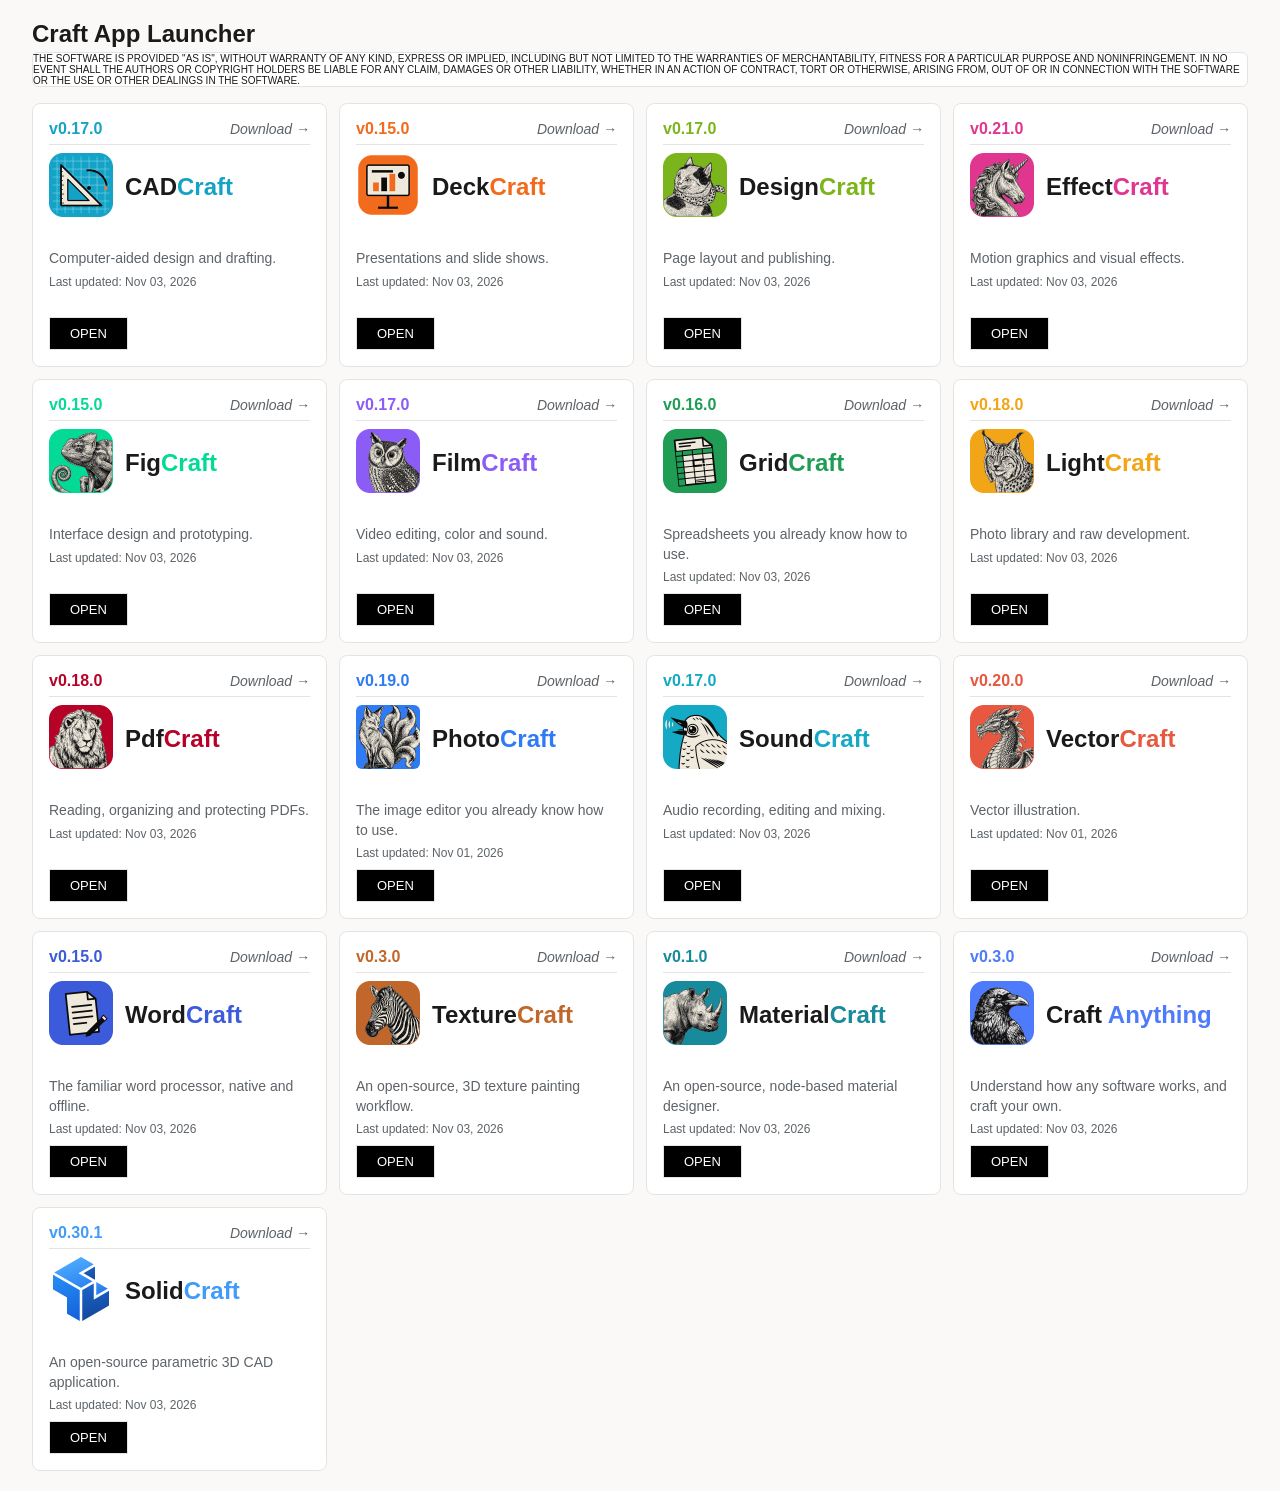
==== index.html @ 9fc4041c "Streamline UI" ====
<!DOCTYPE html>
<html lang="en">
<head>
    <meta charset="UTF-8">
    <meta name="viewport" content="width=device-width, initial-scale=1.0">
    <title>Craft App Launcher</title>
    <link rel="stylesheet" href="styles.css">
</head>
<body>
    <div class="launcher-container">
        <!-- Header Controls -->
        <header class="controls">
            <h2>Craft App Launcher</h2>
            <div class="view-toggle">
            THE SOFTWARE IS PROVIDED "AS IS", WITHOUT WARRANTY OF ANY KIND, EXPRESS OR
            IMPLIED, INCLUDING BUT NOT LIMITED TO THE WARRANTIES OF MERCHANTABILITY,
            FITNESS FOR A PARTICULAR PURPOSE AND NONINFRINGEMENT. IN NO EVENT SHALL THE
            AUTHORS OR COPYRIGHT HOLDERS BE LIABLE FOR ANY CLAIM, DAMAGES OR OTHER
            LIABILITY, WHETHER IN AN ACTION OF CONTRACT, TORT OR OTHERWISE, ARISING FROM,
            OUT OF OR IN CONNECTION WITH THE SOFTWARE OR THE USE OR OTHER DEALINGS IN THE
            SOFTWARE.
            </div>
        </header>

        <!-- Grid View Section -->
        <section class="app-grid view-section grid-view active" id="gridView">
            <!-- App Card 1: CADCraft -->
            <article class="app-card">
                <div class="version-number cadcolor">
                    <span>v0.17.0</span>
                    <span><a href="https://github.com/storytold/cadcraft/releases/" target="_blank" class="dlink">Download &rarr;</a></span>
                </div>

                <div class="app-header-flex">
                    <div><img src="./icons/cadcraft.png" alt="CADCraft" class="app-icon"></div>
                    <div class="app-title">CAD<span class="cadcolor">Craft</span></div>
                </div>

                <div class="app-info">
                    <div class="app-description">Computer-aided design and drafting.</div>
                    <div class="last-updated">Last updated: Nov 03, 2026</div>
                </div>

                <div class="app-footer">
                    <a href="https://cad.craftapp.org/" target="_blank" class="open-btn">OPEN</a>
                </div>
            </article>

            <!-- App Card 2: DeckCraft -->
            <article class="app-card">
                <div class="version-number deckcolor">
                    <span>v0.15.0</span>
                    <span><a href="https://github.com/storytold/deckcraft/releases/" target="_blank" class="dlink">Download &rarr;</a></span>
                </div>

                <div class="app-header-flex">
                    <div class="app-icon-container"><img src="./icons/deckcraft.png" alt="DeckCraft" class="app-icon"></div>
                    <div class="app-title">Deck<span class="deckcolor">Craft</span></div>
                </div>

                <div class="app-info">
                    <div class="app-description">Presentations and slide shows.</div>
                    <div class="last-updated">Last updated: Nov 03, 2026</div>
                </div>

                <div class="app-footer">
                    <a href="https://deck.craftapp.org/" target="_blank" class="open-btn">OPEN</a>
                </div>
            </article>

            <!-- App Card 3: DesignCraft -->
            <article class="app-card">
                <div class="version-number designcolor">
                    <span>v0.17.0</span>
                    <span><a href="https://github.com/storytold/designcraft/releases/" target="_blank" class="dlink">Download &rarr;</a></span>
                </div>

                <div class="app-header-flex">
                    <div class="app-icon-container"><img src="./icons/designcraft.png" alt="DesignCraft" class="app-icon"></div>
                    <div class="app-title">Design<span class="designcolor">Craft</span></div>
                </div>

                <div class="app-info">
                    <div class="app-description">Page layout and publishing.</div>
                    <div class="last-updated">Last updated: Nov 03, 2026</div>
                </div>

                <div class="app-footer">
                    <a href="https://design.craftapp.org/" target="_blank" class="open-btn">OPEN</a>
                </div>
            </article>

            <!-- App Card 4: EffectCraft -->
            <article class="app-card">
                <div class="version-number effectcolor">
                    <span>v0.21.0</span>
                    <span><a href="https://github.com/storytold/effectcraft/releases/" target="_blank" class="dlink">Download &rarr;</a></span>
                </div>

                <div class="app-header-flex">
                    <div class="app-icon-container"><img src="./icons/effectcraft.png" alt="EffectCraft" class="app-icon"></div>
                    <div class="app-title">Effect<span class="effectcolor">Craft</span></div>
                </div>
                
                <div class="app-info">
                    <div class="app-description">Motion graphics and visual effects.</div>
                    <div class="last-updated">Last updated: Nov 03, 2026</div>
                </div>
                
                <div class="app-footer">
                    <a href="https://effect.craftapp.org/" target="_blank" class="open-btn">OPEN</a>
                </div>
            </article>

            <!-- App Card 5: FigCraft -->
            <article class="app-card">
            <div class="version-number figcolor">
                    <span>v0.15.0</span>
                    <span><a href="https://github.com/storytold/figcraft/releases/" target="_blank" class="dlink">Download &rarr;</a></span>
                </div>
                
                <div class="app-header-flex">
                    <div class="app-icon-container"><img src="./icons/figcraft.png" alt="FigCraft" class="app-icon"></div>
                    <div class="app-title">Fig<span class="figcolor">Craft</span></div>
                </div>

                <div class="app-info">
                    <div class="app-description">Interface design and prototyping.</div>
                    <div class="last-updated">Last updated: Nov 03, 2026</div>
                </div>

                <div class="app-footer">
                    <a href="https://fig.craftapp.org/" target="_blank" class="open-btn">OPEN</a>
                </div>
            </article>

            <!-- App Card 6: FilmCraft -->
            <article class="app-card">
                <div class="version-number filmcolor">
                    <span>v0.17.0</span>
                    <span><a href="https://github.com/storytold/filmcraft/releases/" target="_blank" class="dlink">Download &rarr;</a></span>
                </div>
    
                <div class="app-header-flex">
                    <div class="app-icon-container"><img src="./icons/filmcraft.png" alt="FilmCraft" class="app-icon"></div>
                    <div class="app-title">Film<span class="filmcolor">Craft</span></div>
                </div>

                <div class="app-info">
                    <p class="app-description">Video editing, color and sound.</p>
                    <p class="last-updated">Last updated: Nov 03, 2026</p>
                </div>
    
                <div class="app-footer">
                    <a href="https://film.craftapp.org/" target="_blank" class="open-btn">OPEN</a>
                </div>
            </article>

            <!-- App Card 7: GridCraft -->
            <article class="app-card">
                <div class="version-number gridcolor">
                    <span>v0.16.0</span>
                    <span><a href="https://github.com/storytold/gridcraft/releases/" target="_blank" class="dlink">Download &rarr;</a></span>
                </div>

                <div class="app-header-flex">
                    <div class="app-icon-container"><img src="./icons/gridcraft.png" alt="GridCraft" class="app-icon"></div>
                    <div class="app-title">Grid<span class="gridcolor">Craft</span></div>
                </div>

                <div class="app-info">
                    <p class="app-description">Spreadsheets you already know how to use.</p>
                    <p class="last-updated">Last updated: Nov 03, 2026</p>
                </div>

                <div class="app-footer">
                    <a href="https://grid.craftapp.org/" target="_blank" class="open-btn">OPEN</a>
                </div>
            </article>

            <!-- App Card 8: LightCraft -->
            <article class="app-card">
                <div class="version-number lightcolor">
                    <span>v0.18.0</span>
                    <span><a href="https://github.com/storytold/lightcraft/releases/" target="_blank" class="dlink">Download &rarr;</a></span>
                </div>

                <div class="app-header-flex">
                    <div class="app-icon-container"><img src="./icons/lightcraft.png" alt="LightCraft" class="app-icon"></div>
                    <div class="app-title">Light<span class="lightcolor">Craft</span></div>
                </div>

                <div class="app-info">
                    <p class="app-description">Photo library and raw development.</p>
                    <p class="last-updated">Last updated: Nov 03, 2026</p>
                </div>

                <div class="app-footer">
                    <a href="https://light.craftapp.org/" target="_blank" class="open-btn">OPEN</a>
                </div>
            </article>

            <!-- App Card 9: PdfCraft -->
            <article class="app-card">
                <div class="version-number pdfcolor">
                    <span>v0.18.0</span>
                    <span><a href="https://github.com/storytold/pdfcraft/releases/" target="_blank" class="dlink">Download &rarr;</a></span>
                </div>

                <div class="app-header-flex">
                    <div class="app-icon-container"><img src="./icons/pdfcraft.png" alt="PdfCraft" class="app-icon"></div>
                    <div class="app-title">Pdf<span class="pdfcolor">Craft</span></div>
                </div>

                <div class="app-info">
                    <p class="app-description">Reading, organizing and protecting PDFs.</p>
                    <p class="last-updated">Last updated: Nov 03, 2026</p>
                </div>

                <div class="app-footer">
                    <a href="https://pdf.craftapp.org/" target="_blank" class="open-btn">OPEN</a>
                </div>
            </article>

            <!-- App Card 10: PhotoCraft -->
            <article class="app-card">
                <div class="version-number photocolor">
                    <span>v0.19.0</span>
                    <span><a href="https://github.com/storytold/photocraft/releases/" target="_blank" class="dlink">Download &rarr;</a></span>
                </div>

                <div class="app-header-flex">
                    <div class="app-icon-container"><img src="./icons/photocraft.png" alt="PhotoCraft" class="app-icon"></div>
                    <div class="app-title">Photo<span class="photocolor">Craft</span></div>
                </div>

                <div class="app-info">
                    <p class="app-description">The image editor you already know how to use.</p>
                    <p class="last-updated">Last updated: Nov 01, 2026</p>
                </div>

                <div class="app-footer">
                    <a href="https://photo.craftapp.org/" target="_blank" class="open-btn">OPEN</a>
                </div>
            </article>

            <!-- App Card 11: SoundCraft -->
            <article class="app-card">
                <div class="version-number soundcolor">
                    <span>v0.17.0</span>
                    <span><a href="https://github.com/storytold/soundcraft/releases/" target="_blank" class="dlink">Download &rarr;</a></span>
                </div>

                <div class="app-header-flex">
                    <div class="app-icon-container"><img src="./icons/soundcraft.png" alt="SoundCraft" class="app-icon"></div>
                    <div class="app-title">Sound<span class="soundcolor">Craft</span></div>
                </div>

                <div class="app-info">
                    <p class="app-description">Audio recording, editing and mixing.</p>
                    <p class="last-updated">Last updated: Nov 03, 2026</p>
                </div>

                <div class="app-footer">
                    <a href="https://sound.craftapp.org/" target="_blank" class="open-btn">OPEN</a>
                </div>
            </article>

            <!-- App Card 12: VectorCraft -->
            <article class="app-card">
                <div class="version-number vectorcolor">
                    <span>v0.20.0</span>
                    <span><a href="https://github.com/storytold/vectorcraft/releases/" target="_blank" class="dlink">Download &rarr;</a></span>
                </div>

                <div class="app-header-flex">
                    <div class="app-icon-container"><img src="./icons/vectorcraft.png" alt="VectorCraft" class="app-icon"></div>
                    <div class="app-title">Vector<span class="vectorcolor">Craft</span></div>
                </div>

                <div class="app-info">
                    <p class="app-description">Vector illustration.</p>
                    <p class="last-updated">Last updated: Nov 01, 2026</p>
                </div>

                <div class="app-footer">
                    <a href="https://vector.craftapp.org/" target="_blank" class="open-btn">OPEN</a>
                </div>
            </article>

            <!-- App Card 13: WordCraft -->
            <article class="app-card">
                <div class="version-number wordcolor">
                    <span>v0.15.0</span>
                    <span><a href="https://github.com/storytold/wordcraft/releases/" target="_blank" class="dlink">Download &rarr;</a></span>
                </div>

                <div class="app-header-flex">
                    <div class="app-icon-container"><img src="./icons/wordcraft.png" alt="WordCraft" class="app-icon"></div>
                    <div class="app-title">Word<span class="wordcolor">Craft</span></div>
                </div>
                <div class="app-info">
                    <p class="app-description">The familiar word processor, native and offline.</p>
                    <p class="last-updated">Last updated: Nov 03, 2026</p>
                </div>
                <div class="app-footer">
                    <a href="https://word.craftapp.org/" target="_blank" class="open-btn">OPEN</a>
                </div>
            </article>

            <!-- App Card 14: TextureCraft -->
            <article class="app-card">
                <div class="version-number texturecolor">
                    <span>v0.3.0</span>
                    <span><a href="https://github.com/storytold/texturecraft/releases/" target="_blank" class="dlink">Download &rarr;</a></span>
                </div>

                <div class="app-header-flex">
                    <div class="app-icon-container"><img src="./icons/texturecraft.png" alt="TextureCraft" class="app-icon"></div>
                    <div class="app-title">Texture<span class="texturecolor">Craft</span></div>
                </div>
                <div class="app-info">
                    <p class="app-description">An open-source, 3D texture painting workflow.</p>
                    <p class="last-updated">Last updated: Nov 03, 2026</p>
                </div>
                <div class="app-footer">
                    <a href="https://texture.craftapp.org/" target="_blank" class="open-btn">OPEN</a>
                </div>
            </article>

            <!-- App Card 15: MaterialCraft -->
            <article class="app-card">
                <div class="version-number materialcolor">
                    <span>v0.1.0</span>
                    <span><a href="https://github.com/storytold/materialcraft/releases/" target="_blank" class="dlink">Download &rarr;</a></span>
                </div>

                <div class="app-header-flex">
                    <div class="app-icon-container"><img src="./icons/materialcraft.png" alt="MaterialCraft" class="app-icon"></div>
                    <div class="app-title">Material<span class="materialcolor">Craft</span></div>
                </div>
                <div class="app-info">
                    <p class="app-description">An open-source, node-based material designer.</p>
                    <p class="last-updated">Last updated: Nov 03, 2026</p>
                </div>
                <div class="app-footer">
                    <a href="https://material.craftapp.org/" target="_blank" class="open-btn">OPEN</a>
                </div>
            </article>

            <!-- App Card 16: Craft Anything -->
            <article class="app-card">
                <div class="version-number anythingcolor">
                    <span>v0.3.0</span>
                    <span><a href="https://github.com/storytold/craft-anything/releases/" target="_blank" class="dlink">Download &rarr;</a></span>
                </div>

                <div class="app-header-flex">
                    <div class="app-icon-container"><img src="./icons/craft-anything.png" alt="Craft Anything" class="app-icon"></div>
                    <div class="app-title">Craft<span class="anythingcolor"> Anything</span></div>
                </div>
                <div class="app-info">
                    <p class="app-description">Understand how any software works, and craft your own.</p>
                    <p class="last-updated">Last updated: Nov 03, 2026</p>
                </div>
                <div class="app-footer">
                    <a href="https://anything.craftapp.org/" target="_blank" class="open-btn">OPEN</a>
                </div>
            </article>

            <!-- App Card 17: SolidCraft -->
            <article class="app-card">
                <div class="version-number solidcolor">
                    <span>v0.30.1</span>
                    <span><a href="https://github.com/storytold/solidcraft/releases/" target="_blank" class="dlink">Download &rarr;</a></span>
                </div>

                <div class="app-header-flex">
                    <div class="app-icon-container"><img src="./icons/solidcraft.png" alt="SolidCraft" class="app-icon"></div>
                    <div class="app-title">Solid<span class="solidcolor">Craft</span></div>
                </div>
                <div class="app-info">
                    <p class="app-description">An open-source parametric 3D CAD application.</p>
                    <p class="last-updated">Last updated: Nov 03, 2026</p>
                </div>
                <div class="app-footer">
                    <a href="https://solid.craftapp.org/" target="_blank" class="open-btn">OPEN</a>
                </div>
            </article>
        </section>
    </div>
</body>
</html>
---- styles.css ----
:root {
    --bg-color: #faf9f7;
    --card-bg: #ffffff;
    --text-primary: #1a1a1a;
    --text-secondary: #5d6368;
    --border-color: #e4e4e4;
}

* {
    margin: 0;
    padding: 0;
    box-sizing: border-box;
}


.dlink {
    text-decoration: none;
    font-style: italic;
    font-weight:normal;
    font-size: 14px;
    color: var(--text-secondary);
}

body {
    font-family: -apple-system, BlinkMacSystemFont, 'Segoe UI', Roboto, 'Helvetica Neue', Arial, sans-serif;
    background-color: var(--bg-color);
    color: var(--text-primary);
    min-height: 100vh;
}

/* Flexbox Method (Recommended) */
.app-header-flex {
    display: flex;
    align-items: center; /* Vertically centers the icon and text */
    gap: 12px;           /* Spacing between the icon and text */
    margin-bottom: 20px;
}

.launcher-container {
    width: 100%;
    margin: 0 auto;
    padding: 20px 32px;
}

/* ==================== Header Controls ==================== */
.controls {
    margin-bottom: 16px;
}

/* View Toggle */
.view-toggle {
    display: inline-flex;
    background: var(--card-bg);
    border: 1px solid var(--border-color);
    border-radius: 6px;
    font-size:x-small;
}

.view-btn {
    background: var(--card-bg);
    border: 1px solid var(--border-color);
    padding: 8px 24px;
    font-size: 13px;
    color: var(--text-primary);
    cursor: pointer;
    transition: all 0.2s ease;
}

.view-btn:hover {
    border-color: #d4d4d4;
}

.view-btn.active {
    background: #f5f5f5;
    font-weight: 600;
}

/* ==================== Grid View ==================== */
.app-grid {
    display: grid;
    gap: 12px;
}

/* Responsive grid columns - matches launcher_grid.PNG layout */
@media (min-width: 1400px) {
    .app-grid {
        grid-template-columns: repeat(5, 1fr);
    }
}

@media (min-width: 992px) and (max-width: 1399px) {
    .app-grid {
        grid-template-columns: repeat(4, 1fr);
    }
}

@media (min-width: 768px) and (max-width: 991px) {
    .app-grid {
        grid-template-columns: repeat(3, 1fr);
    }
}

@media (min-width: 576px) and (max-width: 767px) {
    .app-grid {
        grid-template-columns: repeat(2, 1fr);
    }
}

/* App Card */
.app-card {
    background: var(--card-bg);
    border: 1px solid var(--border-color);
    border-radius: 8px;
    padding: 16px;
    display: flex;
    flex-direction: column;
    gap: 8px;
}

/* Version Number - colored based on version */
.version-number {
    display: flex;
    justify-content: space-between;
    font-size: 16px;
    font-weight: bold;
    padding-bottom: 6px;
    white-space: nowrap;
    border-bottom: 1px solid var(--border-color);
}

.cadcolor {
    color: #14A3C7;
}

.deckcolor {
    color: #F26B1D;
}

.designcolor {
    color: #7BB51C;
}

.effectcolor {
    color: #E0368F;
}

.figcolor {
    color: #02DA96;
}

.filmcolor {
    color: #8B5CF6;
}

.gridcolor {
    color: #1F9D55;
}

.lightcolor {
    color: #F2A516;
}

.pdfcolor {
    color: #B70228;
}

.photocolor {
    color: #2F7BF5;
}

.soundcolor {
    color: #14A9C4;
}

.vectorcolor {
    color: #E8573F;
}

.wordcolor {
    color: #3B5BDB;
}

.texturecolor {
    color: #C2672B;
}

.materialcolor {
    color: #178A9C;
}

.anythingcolor {
    color: #4E7BFB;
}

.solidcolor {
    color: #419BF9;
}

/* App Icon */
.app-icon-container {
    flex-shrink: 0;
}

.app-icon {
    width: 64px;
    height: 64px;
    border-radius: 6px;
    object-fit: contain;
}

/* App Info */
.app-info {
    display: flex;
    flex-direction: column;
    gap: 4px;
    min-height: 60px;
}

.app-title {
    font-family: sans-serif;
    font-size: 24px;
    font-weight: 600;
    margin: 0; /* Clears default heading margins */
}

.app-description {
    font-size: 14px;
    color: var(--text-secondary);
    line-height: 1.4;
}

.last-updated {
    font-size: 12px;
    color: var(--text-secondary);
    margin-top: 2px;
}

/* Footer Buttons */
.app-footer {
    display: flex;
    gap: 8px;
}

.open-btn {
    background: black;
    border: 1px solid var(--border-color);
    border-radius: 0px;
    padding: 8px 20px;
    font-size: 13px;
    color: white;
    text-decoration: none;
    transition: all 0.2s ease;
}

.open-btn:hover {
    border-color: #d4d4d4;
}
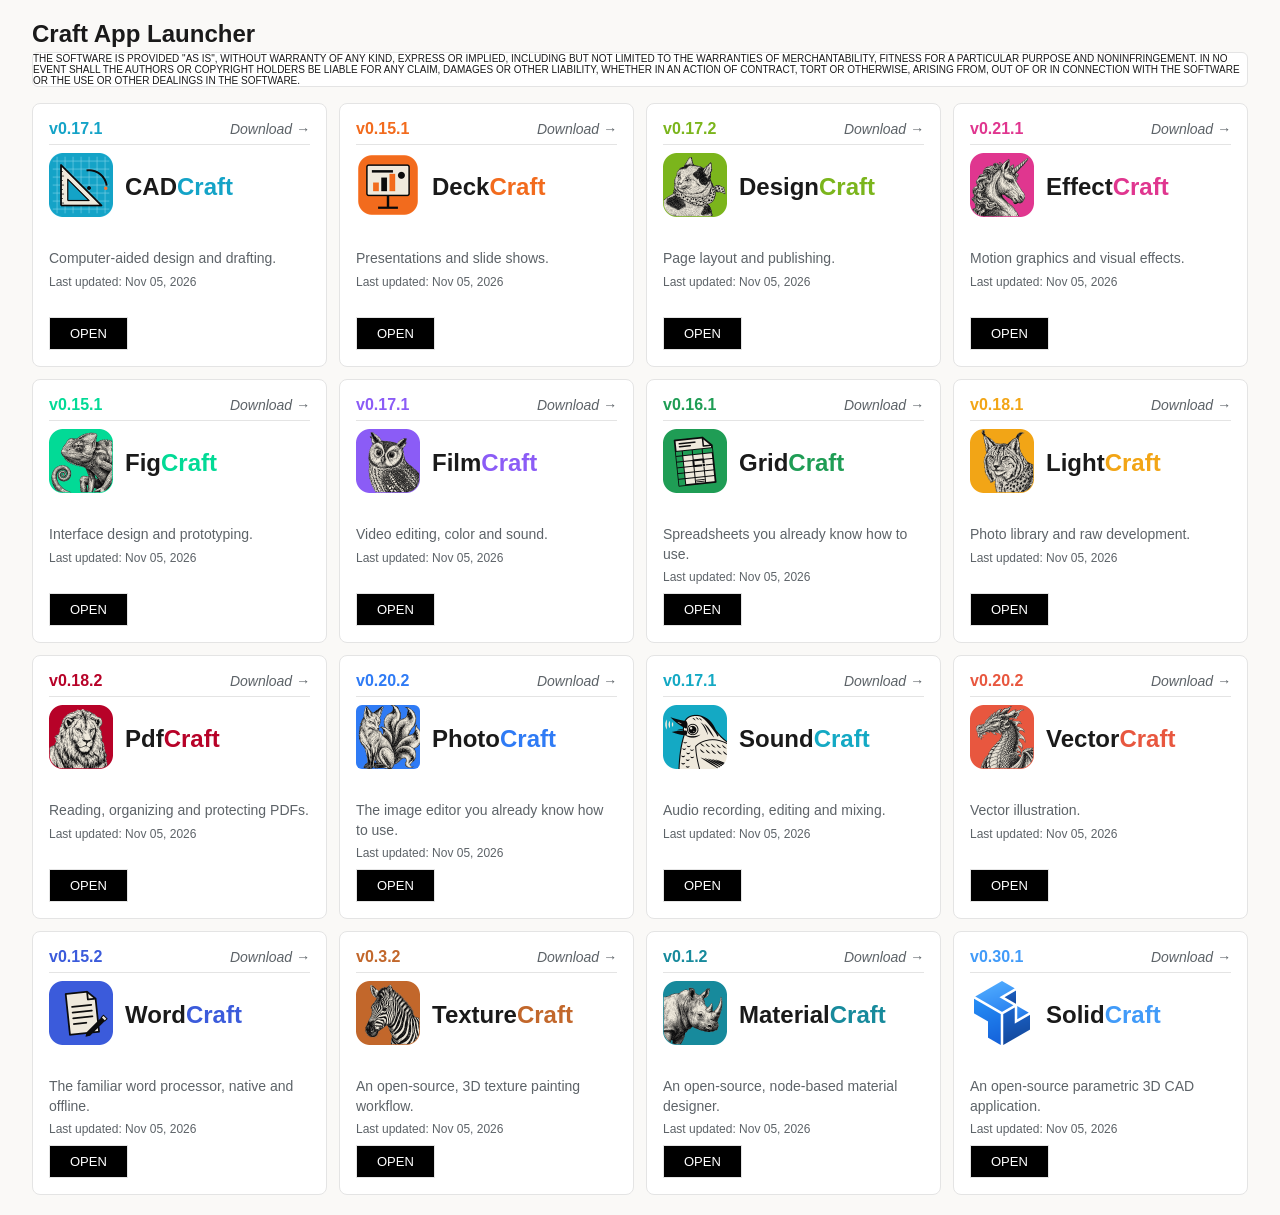
==== commit 74dab10a: "Update app versions" ====
--- a/index.html
+++ b/index.html
@@ -27,7 +27,7 @@
             <!-- App Card 1: CADCraft -->
             <article class="app-card">
                 <div class="version-number cadcolor">
-                    <span>v0.17.0</span>
+                    <span>v0.17.1</span>
                     <span><a href="https://github.com/storytold/cadcraft/releases/" target="_blank" class="dlink">Download &rarr;</a></span>
                 </div>
 
@@ -38,7 +38,7 @@
 
                 <div class="app-info">
                     <div class="app-description">Computer-aided design and drafting.</div>
-                    <div class="last-updated">Last updated: Nov 03, 2026</div>
+                    <div class="last-updated">Last updated: Nov 05, 2026</div>
                 </div>
 
                 <div class="app-footer">
@@ -49,7 +49,7 @@
             <!-- App Card 2: DeckCraft -->
             <article class="app-card">
                 <div class="version-number deckcolor">
-                    <span>v0.15.0</span>
+                    <span>v0.15.1</span>
                     <span><a href="https://github.com/storytold/deckcraft/releases/" target="_blank" class="dlink">Download &rarr;</a></span>
                 </div>
 
@@ -60,7 +60,7 @@
 
                 <div class="app-info">
                     <div class="app-description">Presentations and slide shows.</div>
-                    <div class="last-updated">Last updated: Nov 03, 2026</div>
+                    <div class="last-updated">Last updated: Nov 05, 2026</div>
                 </div>
 
                 <div class="app-footer">
@@ -71,7 +71,7 @@
             <!-- App Card 3: DesignCraft -->
             <article class="app-card">
                 <div class="version-number designcolor">
-                    <span>v0.17.0</span>
+                    <span>v0.17.2</span>
                     <span><a href="https://github.com/storytold/designcraft/releases/" target="_blank" class="dlink">Download &rarr;</a></span>
                 </div>
 
@@ -82,7 +82,7 @@
 
                 <div class="app-info">
                     <div class="app-description">Page layout and publishing.</div>
-                    <div class="last-updated">Last updated: Nov 03, 2026</div>
+                    <div class="last-updated">Last updated: Nov 05, 2026</div>
                 </div>
 
                 <div class="app-footer">
@@ -93,7 +93,7 @@
             <!-- App Card 4: EffectCraft -->
             <article class="app-card">
                 <div class="version-number effectcolor">
-                    <span>v0.21.0</span>
+                    <span>v0.21.1</span>
                     <span><a href="https://github.com/storytold/effectcraft/releases/" target="_blank" class="dlink">Download &rarr;</a></span>
                 </div>
 
@@ -104,7 +104,7 @@
                 
                 <div class="app-info">
                     <div class="app-description">Motion graphics and visual effects.</div>
-                    <div class="last-updated">Last updated: Nov 03, 2026</div>
+                    <div class="last-updated">Last updated: Nov 05, 2026</div>
                 </div>
                 
                 <div class="app-footer">
@@ -115,7 +115,7 @@
             <!-- App Card 5: FigCraft -->
             <article class="app-card">
             <div class="version-number figcolor">
-                    <span>v0.15.0</span>
+                    <span>v0.15.1</span>
                     <span><a href="https://github.com/storytold/figcraft/releases/" target="_blank" class="dlink">Download &rarr;</a></span>
                 </div>
                 
@@ -126,7 +126,7 @@
 
                 <div class="app-info">
                     <div class="app-description">Interface design and prototyping.</div>
-                    <div class="last-updated">Last updated: Nov 03, 2026</div>
+                    <div class="last-updated">Last updated: Nov 05, 2026</div>
                 </div>
 
                 <div class="app-footer">
@@ -137,7 +137,7 @@
             <!-- App Card 6: FilmCraft -->
             <article class="app-card">
                 <div class="version-number filmcolor">
-                    <span>v0.17.0</span>
+                    <span>v0.17.1</span>
                     <span><a href="https://github.com/storytold/filmcraft/releases/" target="_blank" class="dlink">Download &rarr;</a></span>
                 </div>
     
@@ -148,7 +148,7 @@
 
                 <div class="app-info">
                     <p class="app-description">Video editing, color and sound.</p>
-                    <p class="last-updated">Last updated: Nov 03, 2026</p>
+                    <p class="last-updated">Last updated: Nov 05, 2026</p>
                 </div>
     
                 <div class="app-footer">
@@ -159,7 +159,7 @@
             <!-- App Card 7: GridCraft -->
             <article class="app-card">
                 <div class="version-number gridcolor">
-                    <span>v0.16.0</span>
+                    <span>v0.16.1</span>
                     <span><a href="https://github.com/storytold/gridcraft/releases/" target="_blank" class="dlink">Download &rarr;</a></span>
                 </div>
 
@@ -170,7 +170,7 @@
 
                 <div class="app-info">
                     <p class="app-description">Spreadsheets you already know how to use.</p>
-                    <p class="last-updated">Last updated: Nov 03, 2026</p>
+                    <p class="last-updated">Last updated: Nov 05, 2026</p>
                 </div>
 
                 <div class="app-footer">
@@ -181,7 +181,7 @@
             <!-- App Card 8: LightCraft -->
             <article class="app-card">
                 <div class="version-number lightcolor">
-                    <span>v0.18.0</span>
+                    <span>v0.18.1</span>
                     <span><a href="https://github.com/storytold/lightcraft/releases/" target="_blank" class="dlink">Download &rarr;</a></span>
                 </div>
 
@@ -192,7 +192,7 @@
 
                 <div class="app-info">
                     <p class="app-description">Photo library and raw development.</p>
-                    <p class="last-updated">Last updated: Nov 03, 2026</p>
+                    <p class="last-updated">Last updated: Nov 05, 2026</p>
                 </div>
 
                 <div class="app-footer">
@@ -203,7 +203,7 @@
             <!-- App Card 9: PdfCraft -->
             <article class="app-card">
                 <div class="version-number pdfcolor">
-                    <span>v0.18.0</span>
+                    <span>v0.18.2</span>
                     <span><a href="https://github.com/storytold/pdfcraft/releases/" target="_blank" class="dlink">Download &rarr;</a></span>
                 </div>
 
@@ -214,7 +214,7 @@
 
                 <div class="app-info">
                     <p class="app-description">Reading, organizing and protecting PDFs.</p>
-                    <p class="last-updated">Last updated: Nov 03, 2026</p>
+                    <p class="last-updated">Last updated: Nov 05, 2026</p>
                 </div>
 
                 <div class="app-footer">
@@ -225,7 +225,7 @@
             <!-- App Card 10: PhotoCraft -->
             <article class="app-card">
                 <div class="version-number photocolor">
-                    <span>v0.19.0</span>
+                    <span>v0.20.2</span>
                     <span><a href="https://github.com/storytold/photocraft/releases/" target="_blank" class="dlink">Download &rarr;</a></span>
                 </div>
 
@@ -236,7 +236,7 @@
 
                 <div class="app-info">
                     <p class="app-description">The image editor you already know how to use.</p>
-                    <p class="last-updated">Last updated: Nov 01, 2026</p>
+                    <p class="last-updated">Last updated: Nov 05, 2026</p>
                 </div>
 
                 <div class="app-footer">
@@ -247,7 +247,7 @@
             <!-- App Card 11: SoundCraft -->
             <article class="app-card">
                 <div class="version-number soundcolor">
-                    <span>v0.17.0</span>
+                    <span>v0.17.1</span>
                     <span><a href="https://github.com/storytold/soundcraft/releases/" target="_blank" class="dlink">Download &rarr;</a></span>
                 </div>
 
@@ -258,7 +258,7 @@
 
                 <div class="app-info">
                     <p class="app-description">Audio recording, editing and mixing.</p>
-                    <p class="last-updated">Last updated: Nov 03, 2026</p>
+                    <p class="last-updated">Last updated: Nov 05, 2026</p>
                 </div>
 
                 <div class="app-footer">
@@ -269,7 +269,7 @@
             <!-- App Card 12: VectorCraft -->
             <article class="app-card">
                 <div class="version-number vectorcolor">
-                    <span>v0.20.0</span>
+                    <span>v0.20.2</span>
                     <span><a href="https://github.com/storytold/vectorcraft/releases/" target="_blank" class="dlink">Download &rarr;</a></span>
                 </div>
 
@@ -280,7 +280,7 @@
 
                 <div class="app-info">
                     <p class="app-description">Vector illustration.</p>
-                    <p class="last-updated">Last updated: Nov 01, 2026</p>
+                    <p class="last-updated">Last updated: Nov 05, 2026</p>
                 </div>
 
                 <div class="app-footer">
@@ -291,7 +291,7 @@
             <!-- App Card 13: WordCraft -->
             <article class="app-card">
                 <div class="version-number wordcolor">
-                    <span>v0.15.0</span>
+                    <span>v0.15.2</span>
                     <span><a href="https://github.com/storytold/wordcraft/releases/" target="_blank" class="dlink">Download &rarr;</a></span>
                 </div>
 
@@ -301,7 +301,7 @@
                 </div>
                 <div class="app-info">
                     <p class="app-description">The familiar word processor, native and offline.</p>
-                    <p class="last-updated">Last updated: Nov 03, 2026</p>
+                    <p class="last-updated">Last updated: Nov 05, 2026</p>
                 </div>
                 <div class="app-footer">
                     <a href="https://word.craftapp.org/" target="_blank" class="open-btn">OPEN</a>
@@ -311,7 +311,7 @@
             <!-- App Card 14: TextureCraft -->
             <article class="app-card">
                 <div class="version-number texturecolor">
-                    <span>v0.3.0</span>
+                    <span>v0.3.2</span>
                     <span><a href="https://github.com/storytold/texturecraft/releases/" target="_blank" class="dlink">Download &rarr;</a></span>
                 </div>
 
@@ -321,7 +321,7 @@
                 </div>
                 <div class="app-info">
                     <p class="app-description">An open-source, 3D texture painting workflow.</p>
-                    <p class="last-updated">Last updated: Nov 03, 2026</p>
+                    <p class="last-updated">Last updated: Nov 05, 2026</p>
                 </div>
                 <div class="app-footer">
                     <a href="https://texture.craftapp.org/" target="_blank" class="open-btn">OPEN</a>
@@ -331,7 +331,7 @@
             <!-- App Card 15: MaterialCraft -->
             <article class="app-card">
                 <div class="version-number materialcolor">
-                    <span>v0.1.0</span>
+                    <span>v0.1.2</span>
                     <span><a href="https://github.com/storytold/materialcraft/releases/" target="_blank" class="dlink">Download &rarr;</a></span>
                 </div>
 
@@ -341,14 +341,14 @@
                 </div>
                 <div class="app-info">
                     <p class="app-description">An open-source, node-based material designer.</p>
-                    <p class="last-updated">Last updated: Nov 03, 2026</p>
+                    <p class="last-updated">Last updated: Nov 05, 2026</p>
                 </div>
                 <div class="app-footer">
                     <a href="https://material.craftapp.org/" target="_blank" class="open-btn">OPEN</a>
                 </div>
             </article>
 
-            <!-- App Card 16: Craft Anything -->
+            <!-- App Card 16: Craft Anything
             <article class="app-card">
                 <div class="version-number anythingcolor">
                     <span>v0.3.0</span>
@@ -367,6 +367,7 @@
                     <a href="https://anything.craftapp.org/" target="_blank" class="open-btn">OPEN</a>
                 </div>
             </article>
+            -->
 
             <!-- App Card 17: SolidCraft -->
             <article class="app-card">
@@ -377,11 +378,11 @@
 
                 <div class="app-header-flex">
                     <div class="app-icon-container"><img src="./icons/solidcraft.png" alt="SolidCraft" class="app-icon"></div>
-                    <div class="app-title">Solid<span class="solidcolor">Craft</span></div>
+                <div class="app-title">Solid<span class="solidcolor">Craft</span></div>
                 </div>
                 <div class="app-info">
                     <p class="app-description">An open-source parametric 3D CAD application.</p>
-                    <p class="last-updated">Last updated: Nov 03, 2026</p>
+                    <p class="last-updated">Last updated: Nov 05, 2026</p>
                 </div>
                 <div class="app-footer">
                     <a href="https://solid.craftapp.org/" target="_blank" class="open-btn">OPEN</a>
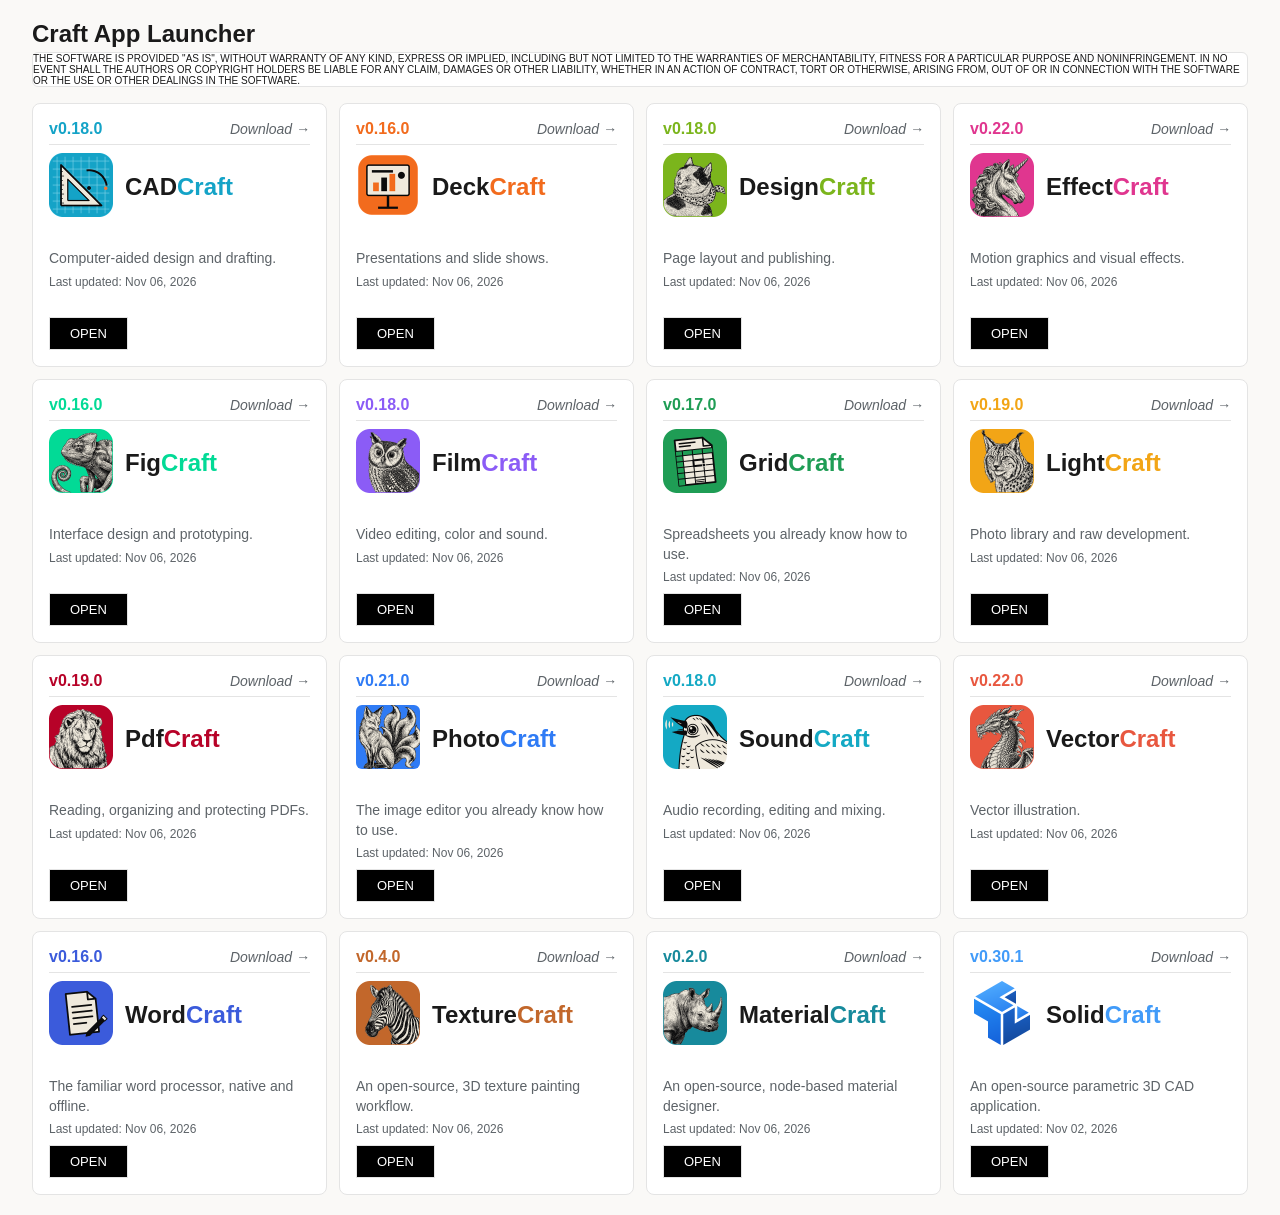
==== commit df4d308a: "Update app versions" ====
--- a/index.html
+++ b/index.html
@@ -27,7 +27,7 @@
             <!-- App Card 1: CADCraft -->
             <article class="app-card">
                 <div class="version-number cadcolor">
-                    <span>v0.17.1</span>
+                    <span>v0.18.0</span>
                     <span><a href="https://github.com/storytold/cadcraft/releases/" target="_blank" class="dlink">Download &rarr;</a></span>
                 </div>
 
@@ -38,7 +38,7 @@
 
                 <div class="app-info">
                     <div class="app-description">Computer-aided design and drafting.</div>
-                    <div class="last-updated">Last updated: Nov 05, 2026</div>
+                    <div class="last-updated">Last updated: Nov 06, 2026</div>
                 </div>
 
                 <div class="app-footer">
@@ -49,7 +49,7 @@
             <!-- App Card 2: DeckCraft -->
             <article class="app-card">
                 <div class="version-number deckcolor">
-                    <span>v0.15.1</span>
+                    <span>v0.16.0</span>
                     <span><a href="https://github.com/storytold/deckcraft/releases/" target="_blank" class="dlink">Download &rarr;</a></span>
                 </div>
 
@@ -60,7 +60,7 @@
 
                 <div class="app-info">
                     <div class="app-description">Presentations and slide shows.</div>
-                    <div class="last-updated">Last updated: Nov 05, 2026</div>
+                    <div class="last-updated">Last updated: Nov 06, 2026</div>
                 </div>
 
                 <div class="app-footer">
@@ -71,7 +71,7 @@
             <!-- App Card 3: DesignCraft -->
             <article class="app-card">
                 <div class="version-number designcolor">
-                    <span>v0.17.2</span>
+                    <span>v0.18.0</span>
                     <span><a href="https://github.com/storytold/designcraft/releases/" target="_blank" class="dlink">Download &rarr;</a></span>
                 </div>
 
@@ -82,7 +82,7 @@
 
                 <div class="app-info">
                     <div class="app-description">Page layout and publishing.</div>
-                    <div class="last-updated">Last updated: Nov 05, 2026</div>
+                    <div class="last-updated">Last updated: Nov 06, 2026</div>
                 </div>
 
                 <div class="app-footer">
@@ -93,7 +93,7 @@
             <!-- App Card 4: EffectCraft -->
             <article class="app-card">
                 <div class="version-number effectcolor">
-                    <span>v0.21.1</span>
+                    <span>v0.22.0</span>
                     <span><a href="https://github.com/storytold/effectcraft/releases/" target="_blank" class="dlink">Download &rarr;</a></span>
                 </div>
 
@@ -104,7 +104,7 @@
                 
                 <div class="app-info">
                     <div class="app-description">Motion graphics and visual effects.</div>
-                    <div class="last-updated">Last updated: Nov 05, 2026</div>
+                    <div class="last-updated">Last updated: Nov 06, 2026</div>
                 </div>
                 
                 <div class="app-footer">
@@ -115,7 +115,7 @@
             <!-- App Card 5: FigCraft -->
             <article class="app-card">
             <div class="version-number figcolor">
-                    <span>v0.15.1</span>
+                    <span>v0.16.0</span>
                     <span><a href="https://github.com/storytold/figcraft/releases/" target="_blank" class="dlink">Download &rarr;</a></span>
                 </div>
                 
@@ -126,7 +126,7 @@
 
                 <div class="app-info">
                     <div class="app-description">Interface design and prototyping.</div>
-                    <div class="last-updated">Last updated: Nov 05, 2026</div>
+                    <div class="last-updated">Last updated: Nov 06, 2026</div>
                 </div>
 
                 <div class="app-footer">
@@ -137,7 +137,7 @@
             <!-- App Card 6: FilmCraft -->
             <article class="app-card">
                 <div class="version-number filmcolor">
-                    <span>v0.17.1</span>
+                    <span>v0.18.0</span>
                     <span><a href="https://github.com/storytold/filmcraft/releases/" target="_blank" class="dlink">Download &rarr;</a></span>
                 </div>
     
@@ -148,7 +148,7 @@
 
                 <div class="app-info">
                     <p class="app-description">Video editing, color and sound.</p>
-                    <p class="last-updated">Last updated: Nov 05, 2026</p>
+                    <p class="last-updated">Last updated: Nov 06, 2026</p>
                 </div>
     
                 <div class="app-footer">
@@ -159,7 +159,7 @@
             <!-- App Card 7: GridCraft -->
             <article class="app-card">
                 <div class="version-number gridcolor">
-                    <span>v0.16.1</span>
+                    <span>v0.17.0</span>
                     <span><a href="https://github.com/storytold/gridcraft/releases/" target="_blank" class="dlink">Download &rarr;</a></span>
                 </div>
 
@@ -170,7 +170,7 @@
 
                 <div class="app-info">
                     <p class="app-description">Spreadsheets you already know how to use.</p>
-                    <p class="last-updated">Last updated: Nov 05, 2026</p>
+                    <p class="last-updated">Last updated: Nov 06, 2026</p>
                 </div>
 
                 <div class="app-footer">
@@ -181,7 +181,7 @@
             <!-- App Card 8: LightCraft -->
             <article class="app-card">
                 <div class="version-number lightcolor">
-                    <span>v0.18.1</span>
+                    <span>v0.19.0</span>
                     <span><a href="https://github.com/storytold/lightcraft/releases/" target="_blank" class="dlink">Download &rarr;</a></span>
                 </div>
 
@@ -192,7 +192,7 @@
 
                 <div class="app-info">
                     <p class="app-description">Photo library and raw development.</p>
-                    <p class="last-updated">Last updated: Nov 05, 2026</p>
+                    <p class="last-updated">Last updated: Nov 06, 2026</p>
                 </div>
 
                 <div class="app-footer">
@@ -203,7 +203,7 @@
             <!-- App Card 9: PdfCraft -->
             <article class="app-card">
                 <div class="version-number pdfcolor">
-                    <span>v0.18.2</span>
+                    <span>v0.19.0</span>
                     <span><a href="https://github.com/storytold/pdfcraft/releases/" target="_blank" class="dlink">Download &rarr;</a></span>
                 </div>
 
@@ -214,7 +214,7 @@
 
                 <div class="app-info">
                     <p class="app-description">Reading, organizing and protecting PDFs.</p>
-                    <p class="last-updated">Last updated: Nov 05, 2026</p>
+                    <p class="last-updated">Last updated: Nov 06, 2026</p>
                 </div>
 
                 <div class="app-footer">
@@ -225,7 +225,7 @@
             <!-- App Card 10: PhotoCraft -->
             <article class="app-card">
                 <div class="version-number photocolor">
-                    <span>v0.20.2</span>
+                    <span>v0.21.0</span>
                     <span><a href="https://github.com/storytold/photocraft/releases/" target="_blank" class="dlink">Download &rarr;</a></span>
                 </div>
 
@@ -236,7 +236,7 @@
 
                 <div class="app-info">
                     <p class="app-description">The image editor you already know how to use.</p>
-                    <p class="last-updated">Last updated: Nov 05, 2026</p>
+                    <p class="last-updated">Last updated: Nov 06, 2026</p>
                 </div>
 
                 <div class="app-footer">
@@ -247,7 +247,7 @@
             <!-- App Card 11: SoundCraft -->
             <article class="app-card">
                 <div class="version-number soundcolor">
-                    <span>v0.17.1</span>
+                    <span>v0.18.0</span>
                     <span><a href="https://github.com/storytold/soundcraft/releases/" target="_blank" class="dlink">Download &rarr;</a></span>
                 </div>
 
@@ -258,7 +258,7 @@
 
                 <div class="app-info">
                     <p class="app-description">Audio recording, editing and mixing.</p>
-                    <p class="last-updated">Last updated: Nov 05, 2026</p>
+                    <p class="last-updated">Last updated: Nov 06, 2026</p>
                 </div>
 
                 <div class="app-footer">
@@ -269,7 +269,7 @@
             <!-- App Card 12: VectorCraft -->
             <article class="app-card">
                 <div class="version-number vectorcolor">
-                    <span>v0.20.2</span>
+                    <span>v0.22.0</span>
                     <span><a href="https://github.com/storytold/vectorcraft/releases/" target="_blank" class="dlink">Download &rarr;</a></span>
                 </div>
 
@@ -280,7 +280,7 @@
 
                 <div class="app-info">
                     <p class="app-description">Vector illustration.</p>
-                    <p class="last-updated">Last updated: Nov 05, 2026</p>
+                    <p class="last-updated">Last updated: Nov 06, 2026</p>
                 </div>
 
                 <div class="app-footer">
@@ -291,7 +291,7 @@
             <!-- App Card 13: WordCraft -->
             <article class="app-card">
                 <div class="version-number wordcolor">
-                    <span>v0.15.2</span>
+                    <span>v0.16.0</span>
                     <span><a href="https://github.com/storytold/wordcraft/releases/" target="_blank" class="dlink">Download &rarr;</a></span>
                 </div>
 
@@ -301,7 +301,7 @@
                 </div>
                 <div class="app-info">
                     <p class="app-description">The familiar word processor, native and offline.</p>
-                    <p class="last-updated">Last updated: Nov 05, 2026</p>
+                    <p class="last-updated">Last updated: Nov 06, 2026</p>
                 </div>
                 <div class="app-footer">
                     <a href="https://word.craftapp.org/" target="_blank" class="open-btn">OPEN</a>
@@ -311,7 +311,7 @@
             <!-- App Card 14: TextureCraft -->
             <article class="app-card">
                 <div class="version-number texturecolor">
-                    <span>v0.3.2</span>
+                    <span>v0.4.0</span>
                     <span><a href="https://github.com/storytold/texturecraft/releases/" target="_blank" class="dlink">Download &rarr;</a></span>
                 </div>
 
@@ -321,7 +321,7 @@
                 </div>
                 <div class="app-info">
                     <p class="app-description">An open-source, 3D texture painting workflow.</p>
-                    <p class="last-updated">Last updated: Nov 05, 2026</p>
+                    <p class="last-updated">Last updated: Nov 06, 2026</p>
                 </div>
                 <div class="app-footer">
                     <a href="https://texture.craftapp.org/" target="_blank" class="open-btn">OPEN</a>
@@ -331,7 +331,7 @@
             <!-- App Card 15: MaterialCraft -->
             <article class="app-card">
                 <div class="version-number materialcolor">
-                    <span>v0.1.2</span>
+                    <span>v0.2.0</span>
                     <span><a href="https://github.com/storytold/materialcraft/releases/" target="_blank" class="dlink">Download &rarr;</a></span>
                 </div>
 
@@ -341,7 +341,7 @@
                 </div>
                 <div class="app-info">
                     <p class="app-description">An open-source, node-based material designer.</p>
-                    <p class="last-updated">Last updated: Nov 05, 2026</p>
+                    <p class="last-updated">Last updated: Nov 06, 2026</p>
                 </div>
                 <div class="app-footer">
                     <a href="https://material.craftapp.org/" target="_blank" class="open-btn">OPEN</a>
@@ -382,7 +382,7 @@
                 </div>
                 <div class="app-info">
                     <p class="app-description">An open-source parametric 3D CAD application.</p>
-                    <p class="last-updated">Last updated: Nov 05, 2026</p>
+                    <p class="last-updated">Last updated: Nov 02, 2026</p>
                 </div>
                 <div class="app-footer">
                     <a href="https://solid.craftapp.org/" target="_blank" class="open-btn">OPEN</a>
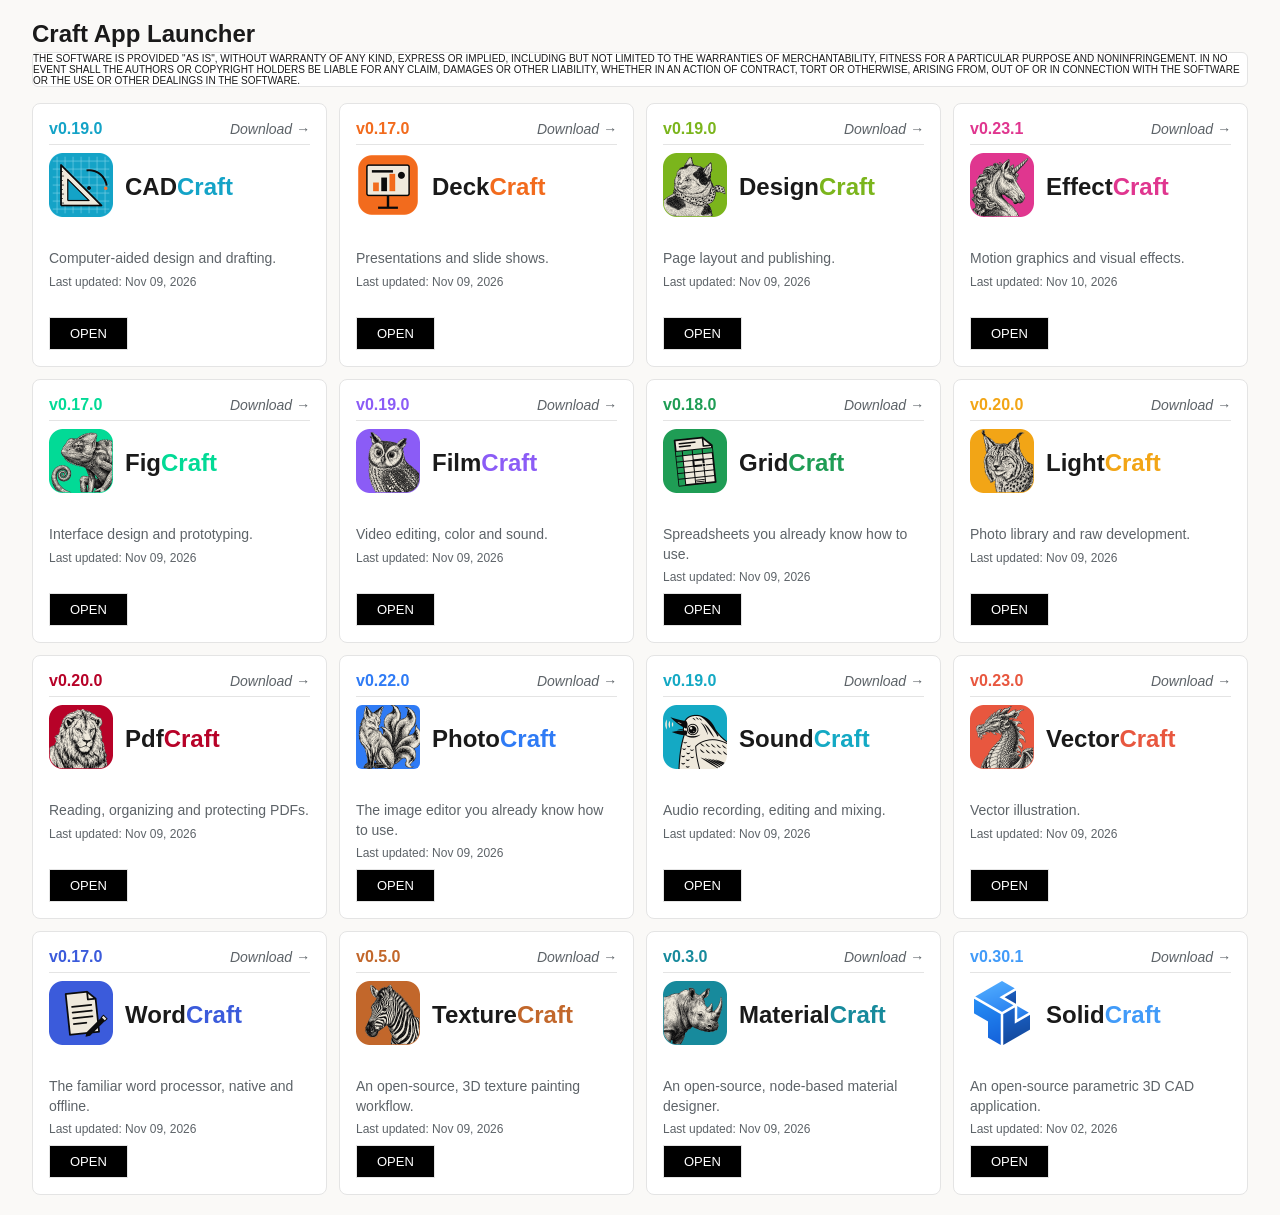
==== commit 9c80a9f3: "Update version numbers" ====
--- a/index.html
+++ b/index.html
@@ -27,7 +27,7 @@
             <!-- App Card 1: CADCraft -->
             <article class="app-card">
                 <div class="version-number cadcolor">
-                    <span>v0.18.0</span>
+                    <span>v0.19.0</span>
                     <span><a href="https://github.com/storytold/cadcraft/releases/" target="_blank" class="dlink">Download &rarr;</a></span>
                 </div>
 
@@ -38,7 +38,7 @@
 
                 <div class="app-info">
                     <div class="app-description">Computer-aided design and drafting.</div>
-                    <div class="last-updated">Last updated: Nov 06, 2026</div>
+                    <div class="last-updated">Last updated: Nov 09, 2026</div>
                 </div>
 
                 <div class="app-footer">
@@ -49,7 +49,7 @@
             <!-- App Card 2: DeckCraft -->
             <article class="app-card">
                 <div class="version-number deckcolor">
-                    <span>v0.16.0</span>
+                    <span>v0.17.0</span>
                     <span><a href="https://github.com/storytold/deckcraft/releases/" target="_blank" class="dlink">Download &rarr;</a></span>
                 </div>
 
@@ -60,7 +60,7 @@
 
                 <div class="app-info">
                     <div class="app-description">Presentations and slide shows.</div>
-                    <div class="last-updated">Last updated: Nov 06, 2026</div>
+                    <div class="last-updated">Last updated: Nov 09, 2026</div>
                 </div>
 
                 <div class="app-footer">
@@ -71,7 +71,7 @@
             <!-- App Card 3: DesignCraft -->
             <article class="app-card">
                 <div class="version-number designcolor">
-                    <span>v0.18.0</span>
+                    <span>v0.19.0</span>
                     <span><a href="https://github.com/storytold/designcraft/releases/" target="_blank" class="dlink">Download &rarr;</a></span>
                 </div>
 
@@ -82,7 +82,7 @@
 
                 <div class="app-info">
                     <div class="app-description">Page layout and publishing.</div>
-                    <div class="last-updated">Last updated: Nov 06, 2026</div>
+                    <div class="last-updated">Last updated: Nov 09, 2026</div>
                 </div>
 
                 <div class="app-footer">
@@ -93,7 +93,7 @@
             <!-- App Card 4: EffectCraft -->
             <article class="app-card">
                 <div class="version-number effectcolor">
-                    <span>v0.22.0</span>
+                    <span>v0.23.1</span>
                     <span><a href="https://github.com/storytold/effectcraft/releases/" target="_blank" class="dlink">Download &rarr;</a></span>
                 </div>
 
@@ -104,7 +104,7 @@
                 
                 <div class="app-info">
                     <div class="app-description">Motion graphics and visual effects.</div>
-                    <div class="last-updated">Last updated: Nov 06, 2026</div>
+                    <div class="last-updated">Last updated: Nov 10, 2026</div>
                 </div>
                 
                 <div class="app-footer">
@@ -115,7 +115,7 @@
             <!-- App Card 5: FigCraft -->
             <article class="app-card">
             <div class="version-number figcolor">
-                    <span>v0.16.0</span>
+                    <span>v0.17.0</span>
                     <span><a href="https://github.com/storytold/figcraft/releases/" target="_blank" class="dlink">Download &rarr;</a></span>
                 </div>
                 
@@ -126,7 +126,7 @@
 
                 <div class="app-info">
                     <div class="app-description">Interface design and prototyping.</div>
-                    <div class="last-updated">Last updated: Nov 06, 2026</div>
+                    <div class="last-updated">Last updated: Nov 09, 2026</div>
                 </div>
 
                 <div class="app-footer">
@@ -137,7 +137,7 @@
             <!-- App Card 6: FilmCraft -->
             <article class="app-card">
                 <div class="version-number filmcolor">
-                    <span>v0.18.0</span>
+                    <span>v0.19.0</span>
                     <span><a href="https://github.com/storytold/filmcraft/releases/" target="_blank" class="dlink">Download &rarr;</a></span>
                 </div>
     
@@ -148,7 +148,7 @@
 
                 <div class="app-info">
                     <p class="app-description">Video editing, color and sound.</p>
-                    <p class="last-updated">Last updated: Nov 06, 2026</p>
+                    <p class="last-updated">Last updated: Nov 09, 2026</p>
                 </div>
     
                 <div class="app-footer">
@@ -159,7 +159,7 @@
             <!-- App Card 7: GridCraft -->
             <article class="app-card">
                 <div class="version-number gridcolor">
-                    <span>v0.17.0</span>
+                    <span>v0.18.0</span>
                     <span><a href="https://github.com/storytold/gridcraft/releases/" target="_blank" class="dlink">Download &rarr;</a></span>
                 </div>
 
@@ -170,7 +170,7 @@
 
                 <div class="app-info">
                     <p class="app-description">Spreadsheets you already know how to use.</p>
-                    <p class="last-updated">Last updated: Nov 06, 2026</p>
+                    <p class="last-updated">Last updated: Nov 09, 2026</p>
                 </div>
 
                 <div class="app-footer">
@@ -181,7 +181,7 @@
             <!-- App Card 8: LightCraft -->
             <article class="app-card">
                 <div class="version-number lightcolor">
-                    <span>v0.19.0</span>
+                    <span>v0.20.0</span>
                     <span><a href="https://github.com/storytold/lightcraft/releases/" target="_blank" class="dlink">Download &rarr;</a></span>
                 </div>
 
@@ -192,7 +192,7 @@
 
                 <div class="app-info">
                     <p class="app-description">Photo library and raw development.</p>
-                    <p class="last-updated">Last updated: Nov 06, 2026</p>
+                    <p class="last-updated">Last updated: Nov 09, 2026</p>
                 </div>
 
                 <div class="app-footer">
@@ -203,7 +203,7 @@
             <!-- App Card 9: PdfCraft -->
             <article class="app-card">
                 <div class="version-number pdfcolor">
-                    <span>v0.19.0</span>
+                    <span>v0.20.0</span>
                     <span><a href="https://github.com/storytold/pdfcraft/releases/" target="_blank" class="dlink">Download &rarr;</a></span>
                 </div>
 
@@ -214,7 +214,7 @@
 
                 <div class="app-info">
                     <p class="app-description">Reading, organizing and protecting PDFs.</p>
-                    <p class="last-updated">Last updated: Nov 06, 2026</p>
+                    <p class="last-updated">Last updated: Nov 09, 2026</p>
                 </div>
 
                 <div class="app-footer">
@@ -225,7 +225,7 @@
             <!-- App Card 10: PhotoCraft -->
             <article class="app-card">
                 <div class="version-number photocolor">
-                    <span>v0.21.0</span>
+                    <span>v0.22.0</span>
                     <span><a href="https://github.com/storytold/photocraft/releases/" target="_blank" class="dlink">Download &rarr;</a></span>
                 </div>
 
@@ -236,7 +236,7 @@
 
                 <div class="app-info">
                     <p class="app-description">The image editor you already know how to use.</p>
-                    <p class="last-updated">Last updated: Nov 06, 2026</p>
+                    <p class="last-updated">Last updated: Nov 09, 2026</p>
                 </div>
 
                 <div class="app-footer">
@@ -247,7 +247,7 @@
             <!-- App Card 11: SoundCraft -->
             <article class="app-card">
                 <div class="version-number soundcolor">
-                    <span>v0.18.0</span>
+                    <span>v0.19.0</span>
                     <span><a href="https://github.com/storytold/soundcraft/releases/" target="_blank" class="dlink">Download &rarr;</a></span>
                 </div>
 
@@ -258,7 +258,7 @@
 
                 <div class="app-info">
                     <p class="app-description">Audio recording, editing and mixing.</p>
-                    <p class="last-updated">Last updated: Nov 06, 2026</p>
+                    <p class="last-updated">Last updated: Nov 09, 2026</p>
                 </div>
 
                 <div class="app-footer">
@@ -269,7 +269,7 @@
             <!-- App Card 12: VectorCraft -->
             <article class="app-card">
                 <div class="version-number vectorcolor">
-                    <span>v0.22.0</span>
+                    <span>v0.23.0</span>
                     <span><a href="https://github.com/storytold/vectorcraft/releases/" target="_blank" class="dlink">Download &rarr;</a></span>
                 </div>
 
@@ -280,7 +280,7 @@
 
                 <div class="app-info">
                     <p class="app-description">Vector illustration.</p>
-                    <p class="last-updated">Last updated: Nov 06, 2026</p>
+                    <p class="last-updated">Last updated: Nov 09, 2026</p>
                 </div>
 
                 <div class="app-footer">
@@ -291,7 +291,7 @@
             <!-- App Card 13: WordCraft -->
             <article class="app-card">
                 <div class="version-number wordcolor">
-                    <span>v0.16.0</span>
+                    <span>v0.17.0</span>
                     <span><a href="https://github.com/storytold/wordcraft/releases/" target="_blank" class="dlink">Download &rarr;</a></span>
                 </div>
 
@@ -301,7 +301,7 @@
                 </div>
                 <div class="app-info">
                     <p class="app-description">The familiar word processor, native and offline.</p>
-                    <p class="last-updated">Last updated: Nov 06, 2026</p>
+                    <p class="last-updated">Last updated: Nov 09, 2026</p>
                 </div>
                 <div class="app-footer">
                     <a href="https://word.craftapp.org/" target="_blank" class="open-btn">OPEN</a>
@@ -311,7 +311,7 @@
             <!-- App Card 14: TextureCraft -->
             <article class="app-card">
                 <div class="version-number texturecolor">
-                    <span>v0.4.0</span>
+                    <span>v0.5.0</span>
                     <span><a href="https://github.com/storytold/texturecraft/releases/" target="_blank" class="dlink">Download &rarr;</a></span>
                 </div>
 
@@ -321,7 +321,7 @@
                 </div>
                 <div class="app-info">
                     <p class="app-description">An open-source, 3D texture painting workflow.</p>
-                    <p class="last-updated">Last updated: Nov 06, 2026</p>
+                    <p class="last-updated">Last updated: Nov 09, 2026</p>
                 </div>
                 <div class="app-footer">
                     <a href="https://texture.craftapp.org/" target="_blank" class="open-btn">OPEN</a>
@@ -331,7 +331,7 @@
             <!-- App Card 15: MaterialCraft -->
             <article class="app-card">
                 <div class="version-number materialcolor">
-                    <span>v0.2.0</span>
+                    <span>v0.3.0</span>
                     <span><a href="https://github.com/storytold/materialcraft/releases/" target="_blank" class="dlink">Download &rarr;</a></span>
                 </div>
 
@@ -341,7 +341,7 @@
                 </div>
                 <div class="app-info">
                     <p class="app-description">An open-source, node-based material designer.</p>
-                    <p class="last-updated">Last updated: Nov 06, 2026</p>
+                    <p class="last-updated">Last updated: Nov 09, 2026</p>
                 </div>
                 <div class="app-footer">
                     <a href="https://material.craftapp.org/" target="_blank" class="open-btn">OPEN</a>
@@ -373,7 +373,7 @@
             <article class="app-card">
                 <div class="version-number solidcolor">
                     <span>v0.30.1</span>
-                    <span><a href="https://github.com/storytold/solidcraft/releases/" target="_blank" class="dlink">Download &rarr;</a></span>
+                    <span><a href="https://github.com/tangency-labs/solidcraft/releases/" target="_blank" class="dlink">Download &rarr;</a></span>
                 </div>
 
                 <div class="app-header-flex">
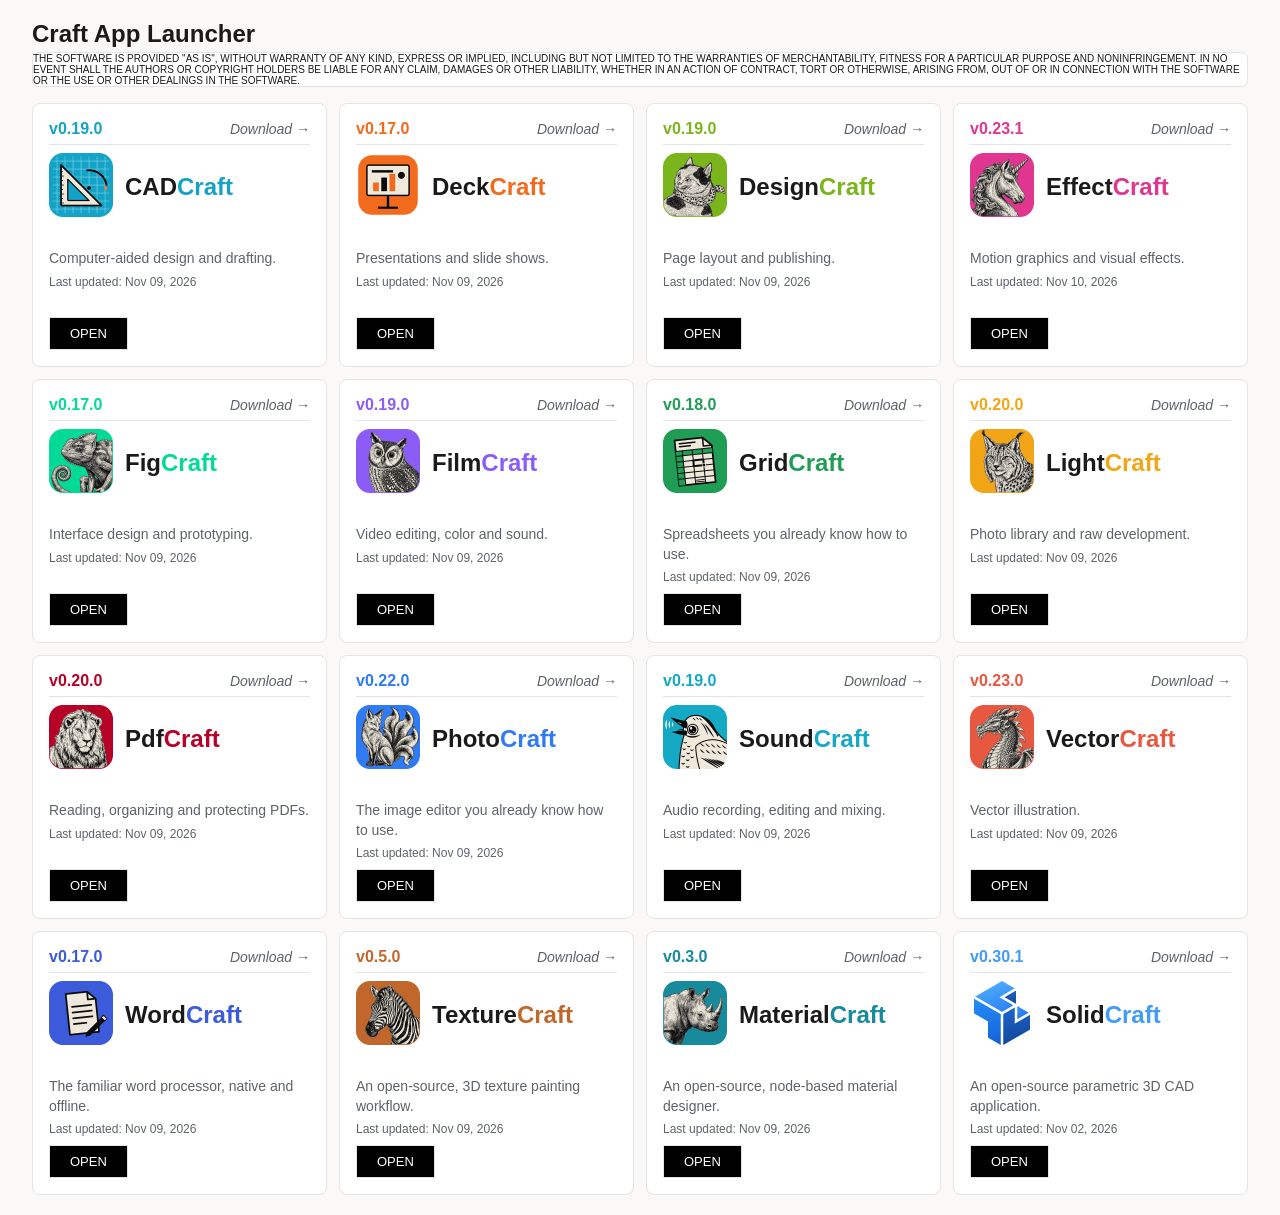
==== commit d3c0689d: "Add favicon.ico" ====
--- a/index.html
+++ b/index.html
@@ -4,6 +4,7 @@
     <meta charset="UTF-8">
     <meta name="viewport" content="width=device-width, initial-scale=1.0">
     <title>Craft App Launcher</title>
+    <link rel="icon" href="favicon.ico">
     <link rel="stylesheet" href="styles.css">
 </head>
 <body>
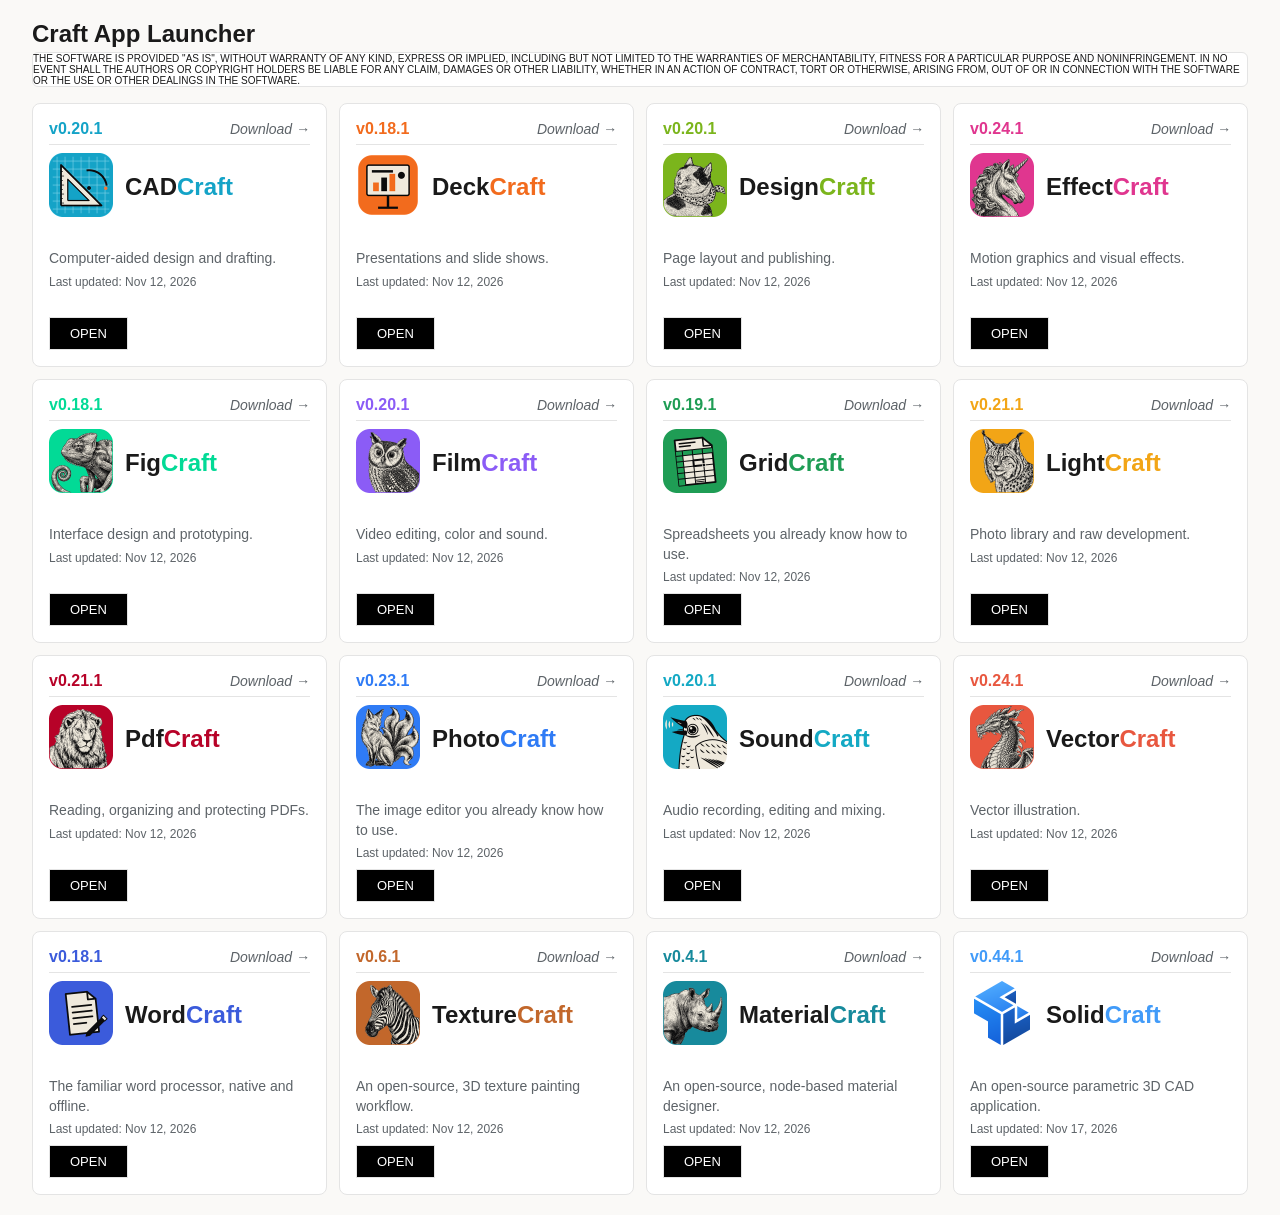
==== commit 4f1a2813: "Automate version updates" ====
--- a/index.html
+++ b/index.html
@@ -26,14 +26,17 @@
         <!-- Grid View Section -->
         <section class="app-grid view-section grid-view active" id="gridView">
             <!-- App Card 1: CADCraft -->
-            <article class="app-card">
+            <article class="app-card" data-app="cadcraft">
                 <div class="version-number cadcolor">
                     <span>v0.19.0</span>
                     <span><a href="https://github.com/storytold/cadcraft/releases/" target="_blank" class="dlink">Download &rarr;</a></span>
                 </div>
 
                 <div class="app-header-flex">
-                    <div><img src="./icons/cadcraft.png" alt="CADCraft" class="app-icon"></div>
+                    <div class="app-icon-container">
+                        <a href="https://cad.craftapp.org/" target="_blank">
+                        <img src="./icons/cadcraft.png" alt="CADCraft" class="app-icon"></a>
+                    </div>
                     <div class="app-title">CAD<span class="cadcolor">Craft</span></div>
                 </div>
 
@@ -48,14 +51,17 @@
             </article>
 
             <!-- App Card 2: DeckCraft -->
-            <article class="app-card">
+            <article class="app-card" data-app="deckcraft">
                 <div class="version-number deckcolor">
                     <span>v0.17.0</span>
                     <span><a href="https://github.com/storytold/deckcraft/releases/" target="_blank" class="dlink">Download &rarr;</a></span>
                 </div>
 
                 <div class="app-header-flex">
-                    <div class="app-icon-container"><img src="./icons/deckcraft.png" alt="DeckCraft" class="app-icon"></div>
+                    <div class="app-icon-container">
+                        <a href="https://deck.craftapp.org/" target="_blank">
+                        <img src="./icons/deckcraft.png" alt="DeckCraft" class="app-icon"></a>
+                    </div>
                     <div class="app-title">Deck<span class="deckcolor">Craft</span></div>
                 </div>
 
@@ -70,14 +76,17 @@
             </article>
 
             <!-- App Card 3: DesignCraft -->
-            <article class="app-card">
+            <article class="app-card" data-app="designcraft">
                 <div class="version-number designcolor">
                     <span>v0.19.0</span>
                     <span><a href="https://github.com/storytold/designcraft/releases/" target="_blank" class="dlink">Download &rarr;</a></span>
                 </div>
 
                 <div class="app-header-flex">
-                    <div class="app-icon-container"><img src="./icons/designcraft.png" alt="DesignCraft" class="app-icon"></div>
+                    <div class="app-icon-container">
+                        <a href="https://design.craftapp.org/" target="_blank">
+                        <img src="./icons/designcraft.png" alt="DesignCraft" class="app-icon"></a>
+                    </div>
                     <div class="app-title">Design<span class="designcolor">Craft</span></div>
                 </div>
 
@@ -92,14 +101,17 @@
             </article>
 
             <!-- App Card 4: EffectCraft -->
-            <article class="app-card">
+            <article class="app-card" data-app="effectcraft">
                 <div class="version-number effectcolor">
                     <span>v0.23.1</span>
                     <span><a href="https://github.com/storytold/effectcraft/releases/" target="_blank" class="dlink">Download &rarr;</a></span>
                 </div>
 
                 <div class="app-header-flex">
-                    <div class="app-icon-container"><img src="./icons/effectcraft.png" alt="EffectCraft" class="app-icon"></div>
+                    <div class="app-icon-container">
+                        <a href="https://effect.craftapp.org/" target="_blank">
+                        <img src="./icons/effectcraft.png" alt="EffectCraft" class="app-icon"></a>
+                    </div>
                     <div class="app-title">Effect<span class="effectcolor">Craft</span></div>
                 </div>
                 
@@ -114,14 +126,17 @@
             </article>
 
             <!-- App Card 5: FigCraft -->
-            <article class="app-card">
+            <article class="app-card" data-app="figcraft">
             <div class="version-number figcolor">
                     <span>v0.17.0</span>
                     <span><a href="https://github.com/storytold/figcraft/releases/" target="_blank" class="dlink">Download &rarr;</a></span>
                 </div>
                 
                 <div class="app-header-flex">
-                    <div class="app-icon-container"><img src="./icons/figcraft.png" alt="FigCraft" class="app-icon"></div>
+                    <div class="app-icon-container">
+                        <a href="https://.craftapp.org/" target="_blank">
+                        <img src="./icons/figcraft.png" alt="FigCraft" class="app-icon"></a>
+                    </div>
                     <div class="app-title">Fig<span class="figcolor">Craft</span></div>
                 </div>
 
@@ -136,14 +151,17 @@
             </article>
 
             <!-- App Card 6: FilmCraft -->
-            <article class="app-card">
+            <article class="app-card" data-app="filmcraft">
                 <div class="version-number filmcolor">
                     <span>v0.19.0</span>
                     <span><a href="https://github.com/storytold/filmcraft/releases/" target="_blank" class="dlink">Download &rarr;</a></span>
                 </div>
     
                 <div class="app-header-flex">
-                    <div class="app-icon-container"><img src="./icons/filmcraft.png" alt="FilmCraft" class="app-icon"></div>
+                    <div class="app-icon-container">
+                        <a href="https://film.craftapp.org/" target="_blank">
+                        <img src="./icons/filmcraft.png" alt="FilmCraft" class="app-icon"></a>
+                    </div>
                     <div class="app-title">Film<span class="filmcolor">Craft</span></div>
                 </div>
 
@@ -158,14 +176,17 @@
             </article>
 
             <!-- App Card 7: GridCraft -->
-            <article class="app-card">
+            <article class="app-card" data-app="gridcraft">
                 <div class="version-number gridcolor">
                     <span>v0.18.0</span>
                     <span><a href="https://github.com/storytold/gridcraft/releases/" target="_blank" class="dlink">Download &rarr;</a></span>
                 </div>
 
                 <div class="app-header-flex">
-                    <div class="app-icon-container"><img src="./icons/gridcraft.png" alt="GridCraft" class="app-icon"></div>
+                    <div class="app-icon-container">
+                        <a href="https://grid.craftapp.org/" target="_blank">
+                        <img src="./icons/gridcraft.png" alt="GridCraft" class="app-icon"></a>
+                    </div>
                     <div class="app-title">Grid<span class="gridcolor">Craft</span></div>
                 </div>
 
@@ -180,14 +201,17 @@
             </article>
 
             <!-- App Card 8: LightCraft -->
-            <article class="app-card">
+            <article class="app-card" data-app="lightcraft">
                 <div class="version-number lightcolor">
                     <span>v0.20.0</span>
                     <span><a href="https://github.com/storytold/lightcraft/releases/" target="_blank" class="dlink">Download &rarr;</a></span>
                 </div>
 
                 <div class="app-header-flex">
-                    <div class="app-icon-container"><img src="./icons/lightcraft.png" alt="LightCraft" class="app-icon"></div>
+                    <div class="app-icon-container">
+                        <a href="https://light.craftapp.org/" target="_blank">
+                        <img src="./icons/lightcraft.png" alt="LightCraft" class="app-icon"></a>
+                    </div>
                     <div class="app-title">Light<span class="lightcolor">Craft</span></div>
                 </div>
 
@@ -202,14 +226,17 @@
             </article>
 
             <!-- App Card 9: PdfCraft -->
-            <article class="app-card">
+            <article class="app-card" data-app="pdfcraft">
                 <div class="version-number pdfcolor">
                     <span>v0.20.0</span>
                     <span><a href="https://github.com/storytold/pdfcraft/releases/" target="_blank" class="dlink">Download &rarr;</a></span>
                 </div>
 
                 <div class="app-header-flex">
-                    <div class="app-icon-container"><img src="./icons/pdfcraft.png" alt="PdfCraft" class="app-icon"></div>
+                    <div class="app-icon-container">
+                        <a href="https://pdf.craftapp.org/" target="_blank">
+                        <img src="./icons/pdfcraft.png" alt="PdfCraft" class="app-icon"></a>
+                    </div>
                     <div class="app-title">Pdf<span class="pdfcolor">Craft</span></div>
                 </div>
 
@@ -224,14 +251,17 @@
             </article>
 
             <!-- App Card 10: PhotoCraft -->
-            <article class="app-card">
+            <article class="app-card" data-app="photocraft">
                 <div class="version-number photocolor">
                     <span>v0.22.0</span>
                     <span><a href="https://github.com/storytold/photocraft/releases/" target="_blank" class="dlink">Download &rarr;</a></span>
                 </div>
 
                 <div class="app-header-flex">
-                    <div class="app-icon-container"><img src="./icons/photocraft.png" alt="PhotoCraft" class="app-icon"></div>
+                    <div class="app-icon-container">
+                        <a href="https://photo.craftapp.org/" target="_blank">
+                        <img src="./icons/photocraft.png" alt="PhotoCraft" class="app-icon"></a>
+                    </div>
                     <div class="app-title">Photo<span class="photocolor">Craft</span></div>
                 </div>
 
@@ -246,14 +276,17 @@
             </article>
 
             <!-- App Card 11: SoundCraft -->
-            <article class="app-card">
+            <article class="app-card" data-app="soundcraft">
                 <div class="version-number soundcolor">
                     <span>v0.19.0</span>
                     <span><a href="https://github.com/storytold/soundcraft/releases/" target="_blank" class="dlink">Download &rarr;</a></span>
                 </div>
 
                 <div class="app-header-flex">
-                    <div class="app-icon-container"><img src="./icons/soundcraft.png" alt="SoundCraft" class="app-icon"></div>
+                    <div class="app-icon-container">
+                        <a href="https://sound.craftapp.org/" target="_blank">
+                        <img src="./icons/soundcraft.png" alt="SoundCraft" class="app-icon"></a>
+                    </div>
                     <div class="app-title">Sound<span class="soundcolor">Craft</span></div>
                 </div>
 
@@ -268,14 +301,17 @@
             </article>
 
             <!-- App Card 12: VectorCraft -->
-            <article class="app-card">
+            <article class="app-card" data-app="vectorcraft">
                 <div class="version-number vectorcolor">
                     <span>v0.23.0</span>
                     <span><a href="https://github.com/storytold/vectorcraft/releases/" target="_blank" class="dlink">Download &rarr;</a></span>
                 </div>
 
                 <div class="app-header-flex">
-                    <div class="app-icon-container"><img src="./icons/vectorcraft.png" alt="VectorCraft" class="app-icon"></div>
+                    <div class="app-icon-container">
+                        <a href="https://vector.craftapp.org/" target="_blank">
+                        <img src="./icons/vectorcraft.png" alt="VectorCraft" class="app-icon"></a>
+                    </div>
                     <div class="app-title">Vector<span class="vectorcolor">Craft</span></div>
                 </div>
 
@@ -290,14 +326,17 @@
             </article>
 
             <!-- App Card 13: WordCraft -->
-            <article class="app-card">
+            <article class="app-card" data-app="wordcraft">
                 <div class="version-number wordcolor">
                     <span>v0.17.0</span>
                     <span><a href="https://github.com/storytold/wordcraft/releases/" target="_blank" class="dlink">Download &rarr;</a></span>
                 </div>
 
                 <div class="app-header-flex">
-                    <div class="app-icon-container"><img src="./icons/wordcraft.png" alt="WordCraft" class="app-icon"></div>
+                    <div class="app-icon-container">
+                        <a href="https://word.craftapp.org/" target="_blank">
+                        <img src="./icons/wordcraft.png" alt="WordCraft" class="app-icon"></a>
+                    </div>
                     <div class="app-title">Word<span class="wordcolor">Craft</span></div>
                 </div>
                 <div class="app-info">
@@ -310,14 +349,17 @@
             </article>
 
             <!-- App Card 14: TextureCraft -->
-            <article class="app-card">
+            <article class="app-card" data-app="texturecraft">
                 <div class="version-number texturecolor">
                     <span>v0.5.0</span>
                     <span><a href="https://github.com/storytold/texturecraft/releases/" target="_blank" class="dlink">Download &rarr;</a></span>
                 </div>
 
                 <div class="app-header-flex">
-                    <div class="app-icon-container"><img src="./icons/texturecraft.png" alt="TextureCraft" class="app-icon"></div>
+                    <div class="app-icon-container">
+                        <a href="https://texture.craftapp.org/" target="_blank">
+                        <img src="./icons/texturecraft.png" alt="TextureCraft" class="app-icon"></a>
+                    </div>
                     <div class="app-title">Texture<span class="texturecolor">Craft</span></div>
                 </div>
                 <div class="app-info">
@@ -330,14 +372,17 @@
             </article>
 
             <!-- App Card 15: MaterialCraft -->
-            <article class="app-card">
+            <article class="app-card" data-app="materialcraft">
                 <div class="version-number materialcolor">
                     <span>v0.3.0</span>
                     <span><a href="https://github.com/storytold/materialcraft/releases/" target="_blank" class="dlink">Download &rarr;</a></span>
                 </div>
 
                 <div class="app-header-flex">
-                    <div class="app-icon-container"><img src="./icons/materialcraft.png" alt="MaterialCraft" class="app-icon"></div>
+                    <div class="app-icon-container">
+                        <a href="https://material.craftapp.org/" target="_blank">
+                        <img src="./icons/materialcraft.png" alt="MaterialCraft" class="app-icon"></a>
+                    </div>
                     <div class="app-title">Material<span class="materialcolor">Craft</span></div>
                 </div>
                 <div class="app-info">
@@ -350,7 +395,7 @@
             </article>
 
             <!-- App Card 16: Craft Anything
-            <article class="app-card">
+            <article class="app-card" data-app="craft-anything">
                 <div class="version-number anythingcolor">
                     <span>v0.3.0</span>
                     <span><a href="https://github.com/storytold/craft-anything/releases/" target="_blank" class="dlink">Download &rarr;</a></span>
@@ -371,15 +416,18 @@
             -->
 
             <!-- App Card 17: SolidCraft -->
-            <article class="app-card">
+            <article class="app-card" data-app="solidcraft">
                 <div class="version-number solidcolor">
                     <span>v0.30.1</span>
                     <span><a href="https://github.com/tangency-labs/solidcraft/releases/" target="_blank" class="dlink">Download &rarr;</a></span>
                 </div>
 
                 <div class="app-header-flex">
-                    <div class="app-icon-container"><img src="./icons/solidcraft.png" alt="SolidCraft" class="app-icon"></div>
-                <div class="app-title">Solid<span class="solidcolor">Craft</span></div>
+                    <div class="app-icon-container">
+                        <a href="https://solid.craftapp.org/" target="_blank">
+                        <img src="./icons/solidcraft.png" alt="SolidCraft" class="app-icon"></a>
+                    </div>
+                    <div class="app-title">Solid<span class="solidcolor">Craft</span></div>
                 </div>
                 <div class="app-info">
                     <p class="app-description">An open-source parametric 3D CAD application.</p>
@@ -391,5 +439,26 @@
             </article>
         </section>
     </div>
+
+    <!-- Update version info -->
+    <script>
+        fetch('versions.json')
+        .then(response => response.json())
+        .then(data => {
+            document.querySelectorAll('.app-card[data-app]').forEach(card => {
+                const appId = card.dataset.app;
+                const appInfo = data[appId];
+
+                if (appInfo) {
+                    const versiomSpan = card.querySelector('.version-number span:first-child');
+                    const updatedDiv = card.querySelector('.last-updated');
+
+                    if (versiomSpan) versiomSpan.textContent = appInfo.version;
+                    if (updatedDiv) updatedDiv.textContent = `Last updated: ${appInfo.updated}`;
+                }
+            })
+        })
+        .catch(error => console.error('Failed to load app versions:', error));
+    </script>
 </body>
 </html>
--- a/styles.css
+++ b/styles.css
@@ -116,6 +116,14 @@
     flex-direction: column;
     gap: 8px;
 }
+/*
+    filter: grayscale(100%);
+    transition: filter 0.3s ease
+}
+
+.app-card:hover {
+    filter: grayscale(0%);
+}
 
 /* Version Number - colored based on version */
 .version-number {
@@ -206,8 +214,12 @@
     height: 64px;
     border-radius: 6px;
     object-fit: contain;
-}
-
+    transition: transform 0.3s ease
+}
+
+.app-icon:hover {
+    transform: scale(1.15)
+}
 /* App Info */
 .app-info {
     display: flex;
